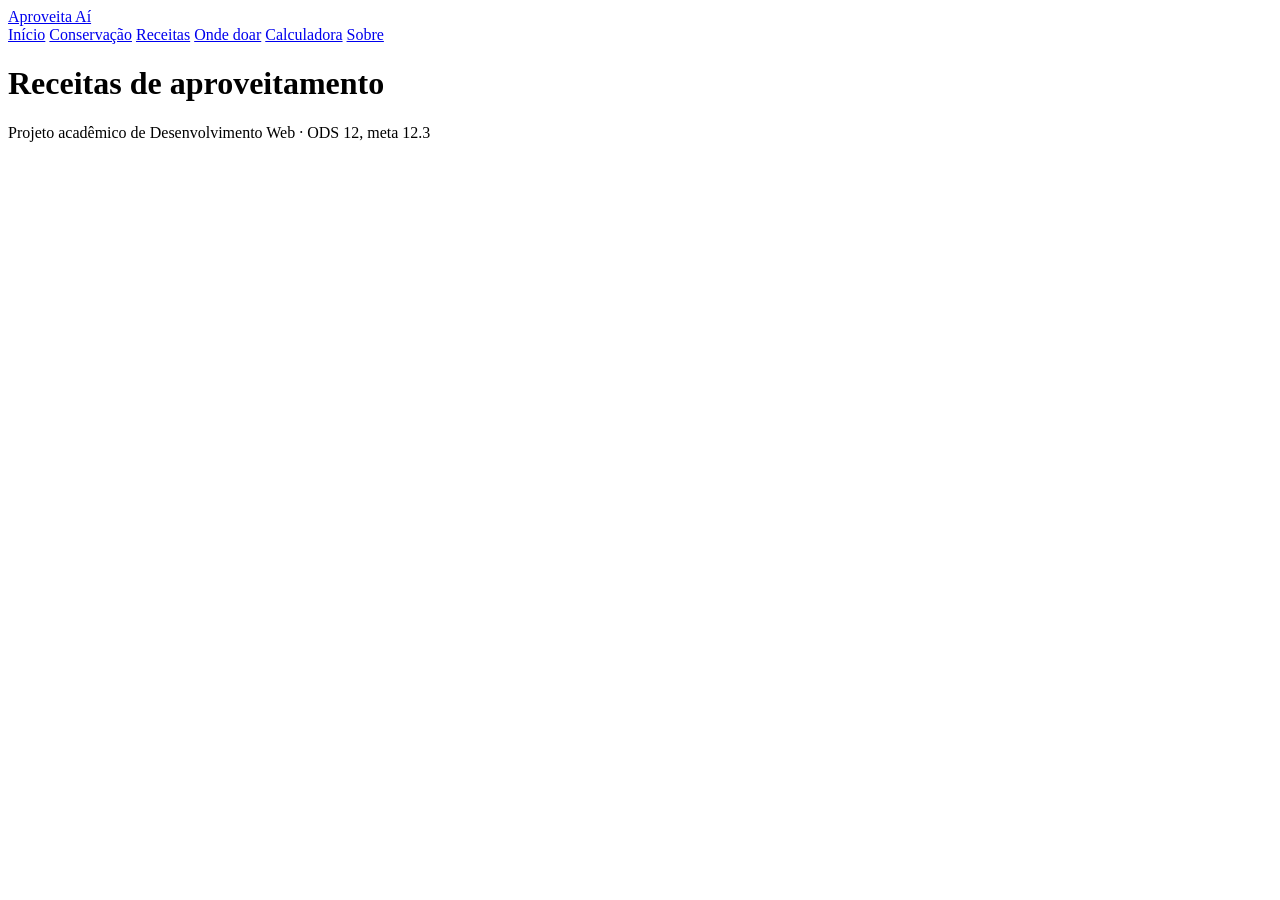
==== receitas.html @ 7517e9b0 "Estrutura inicial do projeto Aproveita Aí" ====
<!DOCTYPE html>
<html lang="pt-BR">
<head>
  <meta charset="UTF-8">
  <meta name="viewport" content="width=device-width, initial-scale=1.0">
  <title>Receitas de aproveitamento | Aproveita Aí</title>
  <link rel="stylesheet" href="css/style.css">
</head>
<body>
  <header>
    <a href="index.html">Aproveita Aí</a>
    <nav>
      <a href="index.html">Início</a>
      <a href="conservacao.html">Conservação</a>
      <a href="receitas.html">Receitas</a>
      <a href="onde-doar.html">Onde doar</a>
      <a href="calculadora.html">Calculadora</a>
      <a href="sobre.html">Sobre</a>
    </nav>
  </header>

  <main>
    <h1>Receitas de aproveitamento</h1>
    <!-- TODO: conteúdo da página -->
  </main>

  <footer>
    <p>Projeto acadêmico de Desenvolvimento Web · ODS 12, meta 12.3</p>
  </footer>
  <script src="js/receitas.js"></script>
</body>
</html>
---- css/style.css ----
/* Estilos do Aproveita Aí — mobile first:
   escreva primeiro o layout do celular e use media queries para telas maiores. */

/* @media (min-width: 768px) { } */
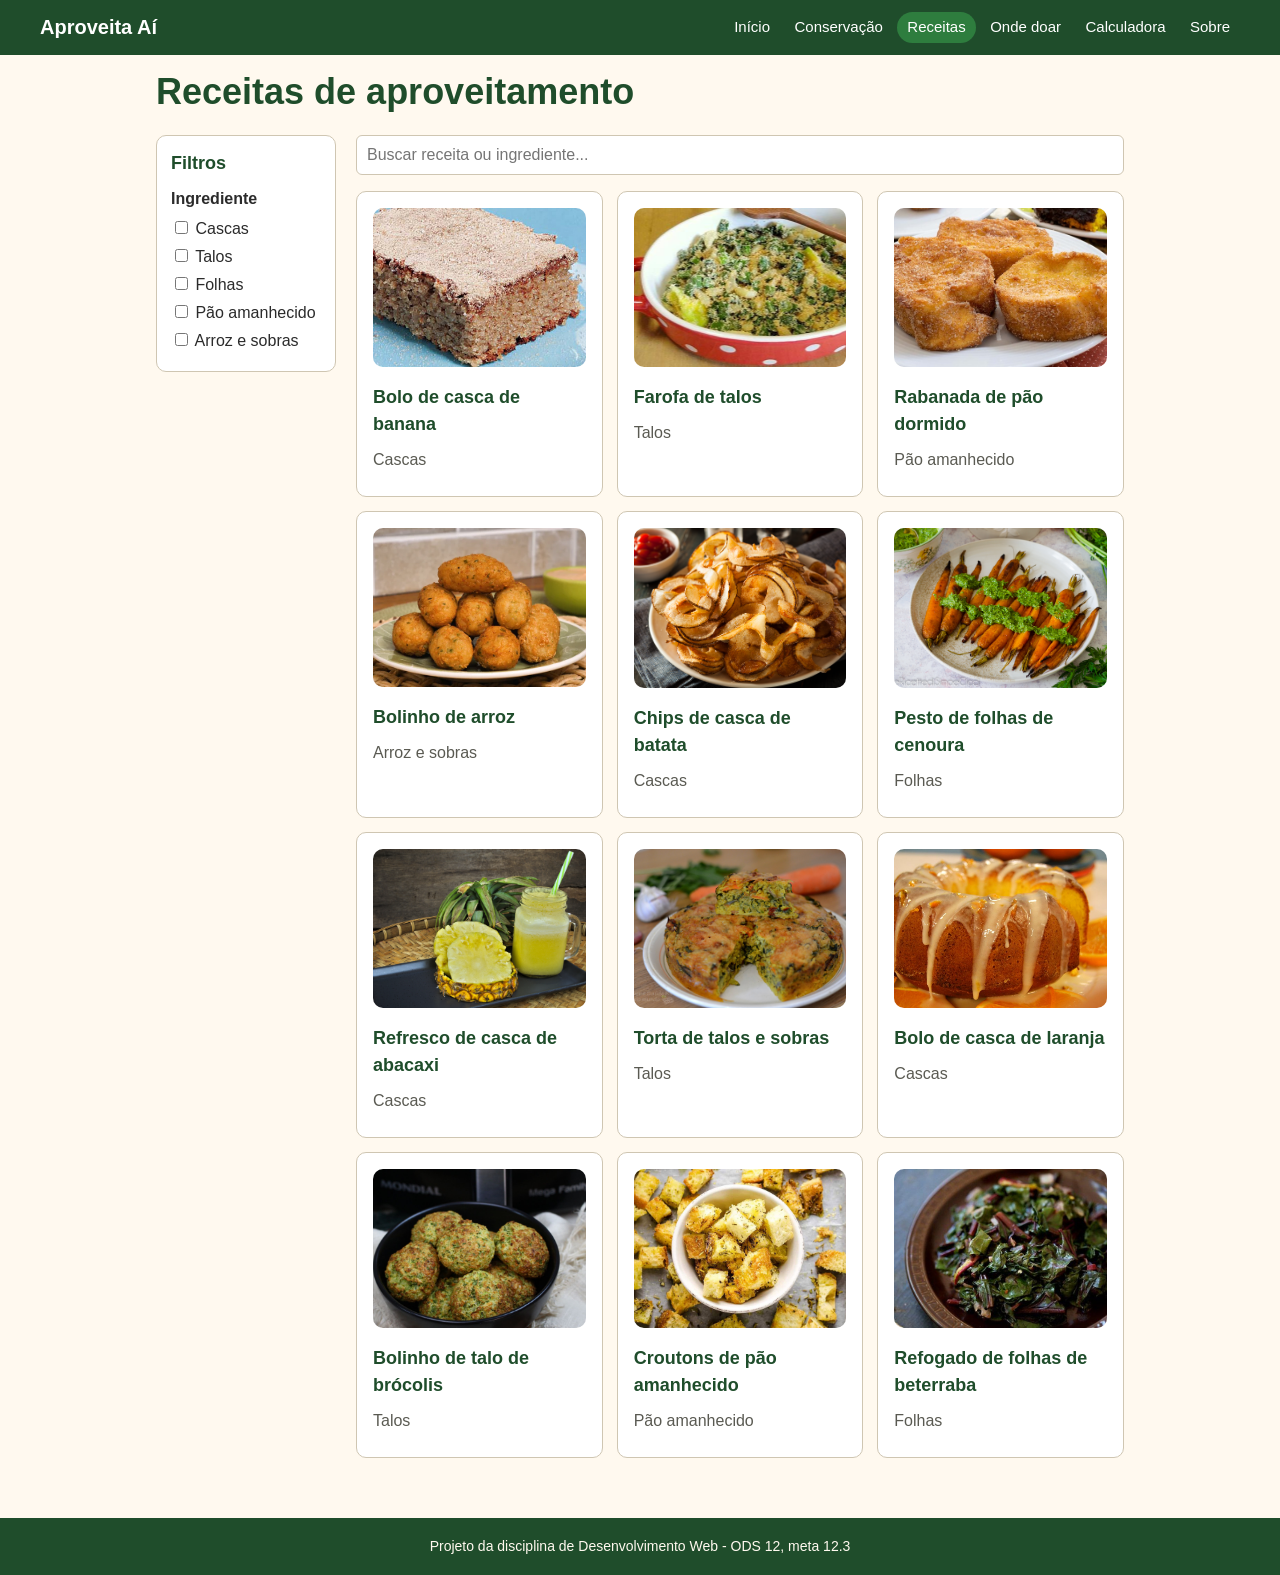
==== commit 82687c4a: "Adiciona a página de Receitas e CSS" ====
--- a/receitas.html
+++ b/receitas.html
@@ -1,32 +1,127 @@
 <!DOCTYPE html>
 <html lang="pt-BR">
 <head>
-  <meta charset="UTF-8">
-  <meta name="viewport" content="width=device-width, initial-scale=1.0">
-  <title>Receitas de aproveitamento | Aproveita Aí</title>
-  <link rel="stylesheet" href="css/style.css">
+	<meta charset="UTF-8">
+	<meta name="viewport" content="width=device-width, initial-scale=1.0">
+	<title>Receitas de aproveitamento - Aproveita Aí</title>
+	<link rel="stylesheet" href="css/style.css">
 </head>
 <body>
-  <header>
-    <a href="index.html">Aproveita Aí</a>
-    <nav>
-      <a href="index.html">Início</a>
-      <a href="conservacao.html">Conservação</a>
-      <a href="receitas.html">Receitas</a>
-      <a href="onde-doar.html">Onde doar</a>
-      <a href="calculadora.html">Calculadora</a>
-      <a href="sobre.html">Sobre</a>
-    </nav>
-  </header>
 
-  <main>
-    <h1>Receitas de aproveitamento</h1>
-    <!-- TODO: conteúdo da página -->
-  </main>
+	<header>
+		<a class="logo" href="index.html">Aproveita Aí</a>
+		<nav>
+			<a href="index.html">Início</a>
+			<a href="conservacao.html">Conservação</a>
+			<a href="receitas.html" class="ativo">Receitas</a>
+			<a href="onde-doar.html">Onde doar</a>
+			<a href="calculadora.html">Calculadora</a>
+			<a href="sobre.html">Sobre</a>
+		</nav>
+	</header>
 
-  <footer>
-    <p>Projeto acadêmico de Desenvolvimento Web · ODS 12, meta 12.3</p>
-  </footer>
-  <script src="js/receitas.js"></script>
+	<main>
+		<section>
+			<h1>Receitas de aproveitamento</h1>
+
+			<div class="receitas">
+				<aside class="filtros">
+					<h2>Filtros</h2>
+					<p>Ingrediente</p>
+					<label><input type="checkbox"> Cascas</label>
+					<label><input type="checkbox"> Talos</label>
+					<label><input type="checkbox"> Folhas</label>
+					<label><input type="checkbox"> Pão amanhecido</label>
+					<label><input type="checkbox"> Arroz e sobras</label>
+				</aside>
+
+				<div class="lista">
+
+					<input type="text" class="busca" placeholder="Buscar receita ou ingrediente..." aria-label="Buscar receita ou ingrediente">
+
+					<div class="cards">
+
+						<article class="card">
+							<img class="imagem pequena" src="img/bolo-com-casca-de-banana.jpg" alt="Bolo de casca de banana">
+							<h3>Bolo de casca de banana</h3>
+							<p>Cascas</p>
+						</article>
+
+						<article class="card">
+							<img class="imagem pequena" src="img/farofa-de-talos.jpg" alt="Farofa de talos">
+							<h3>Farofa de talos</h3>
+							<p>Talos</p>
+						</article>
+
+						<article class="card">
+							<img class="imagem pequena" src="img/rabanada-de-pao-dormido.jpg" alt="Rabanada de pão dormido">
+							<h3>Rabanada de pão dormido</h3>
+							<p>Pão amanhecido</p>
+						</article>
+
+						<article class="card">
+							<img class="imagem pequena" src="img/bolinho-de-arroz.jpg" alt="Bolinho de arroz">
+							<h3>Bolinho de arroz</h3>
+							<p>Arroz e sobras</p>
+						</article>
+
+						<article class="card">
+							<img class="imagem pequena" src="img/chips-de-casca-de-batata.png" alt="Chips de casca de batata">
+							<h3>Chips de casca de batata</h3>
+							<p>Cascas</p>
+						</article>
+
+						<article class="card">
+							<img class="imagem pequena" src="img/pesto-de-folhas-de-cenoura.jpg" alt="Pesto de folhas de cenoura">
+							<h3>Pesto de folhas de cenoura</h3>
+							<p>Folhas</p>
+						</article>
+
+						<article class="card">
+							<img class="imagem pequena" src="img/refresco-de-casca-de-abacaxi.jpg" alt="Refresco de casca de abacaxi">
+							<h3>Refresco de casca de abacaxi</h3>
+							<p>Cascas</p>
+						</article>
+
+						<article class="card">
+							<img class="imagem pequena" src="img/torta-de-talos-e-sobras.jpg" alt="Torta de talos e sobras">
+							<h3>Torta de talos e sobras</h3>
+							<p>Talos</p>
+						</article>
+
+						<article class="card">
+							<img class="imagem pequena" src="img/bolo-de-casca-de-laranja.jpg" alt="Bolo de casca de laranja">
+							<h3>Bolo de casca de laranja</h3>
+							<p>Cascas</p>
+						</article>
+            
+						<article class="card">
+							<img class="imagem pequena" src="img/bolinho-de-talo-de-brocolis.jpg" alt="Bolinho de talo de brócolis">
+							<h3>Bolinho de talo de brócolis</h3>
+							<p>Talos</p>
+						</article>
+
+						<article class="card">
+							<img class="imagem pequena" src="img/croutons-de-pao-amanhecido.jpg" alt="Croutons de pão amanhecido">
+							<h3>Croutons de pão amanhecido</h3>
+							<p>Pão amanhecido</p>
+						</article>
+
+						<article class="card">
+							<img class="imagem pequena" src="img/refogado-de-folhas-de-beterraba.jpg" alt="Refogado de folhas de beterraba">
+							<h3>Refogado de folhas de beterraba</h3>
+							<p>Folhas</p>
+						</article>
+            
+					</div>
+				</div>
+			</div>
+		</section>
+	</main>
+
+	<footer>
+		<p>Projeto da disciplina de Desenvolvimento Web - ODS 12, meta 12.3</p>
+	</footer>
+
 </body>
-</html>
+</html>
--- a/css/style.css
+++ b/css/style.css
@@ -1,4 +1,310 @@
-/* Estilos do Aproveita Aí — mobile first:
-   escreva primeiro o layout do celular e use media queries para telas maiores. */
-
-/* @media (min-width: 768px) { } */
+:root {
+	--verde-escuro: #1F4D2B;
+	--verde: #2E7D3E;
+	--laranja: #B84A00;
+	--amarelo: #F2B84B;
+	--creme: #FFF9EF;
+	--areia: #F3ECDD;
+	--texto: #2B2B2B;
+	--texto-claro: #5A5A52;
+	--borda: #CFC6B2;
+}
+
+* {
+	box-sizing: border-box;
+}
+
+body {
+	margin: 0;
+	font-family: Arial, Helvetica, sans-serif;
+	line-height: 1.5;
+	color: var(--texto);
+	background: var(--creme);
+}
+
+h1, h2, h3 {
+	color: var(--verde-escuro);
+	margin: 0 0 10px;
+}
+
+h1 { font-size: 28px; }
+h2 { font-size: 22px; margin-top: 30px; }
+h3 { font-size: 18px; }
+
+a {
+	color: var(--laranja);
+}
+
+a:focus, button:focus, input:focus {
+	outline: 3px solid var(--amarelo);
+}
+
+/* cabeçalho e menu */
+header {
+	background: var(--verde-escuro);
+	padding: 10px 16px;
+}
+
+.logo {
+	color: white;
+	font-size: 20px;
+	font-weight: bold;
+	text-decoration: none;
+}
+
+nav {
+	margin-top: 8px;
+}
+
+nav a {
+	display: inline-block;
+	color: white;
+	text-decoration: none;
+	padding: 4px 10px;
+	border-radius: 20px;
+	font-size: 15px;
+}
+
+nav a:hover,
+nav a.ativo {
+	background: var(--verde);
+}
+
+/* conteúdo */
+main {
+	max-width: 1000px;
+	margin: 0 auto;
+	padding: 10px 16px 40px;
+}
+
+section {
+	margin-bottom: 20px;
+}
+
+.fonte {
+	font-size: 14px;
+	color: var(--texto-claro);
+}
+
+.aviso {
+	background: var(--areia);
+	border-left: 5px solid var(--amarelo);
+	padding: 12px 16px;
+	margin: 20px 0;
+}
+
+/* botões */
+.botao,
+button {
+	display: inline-block;
+	font-size: 16px;
+	font-weight: bold;
+	text-decoration: none;
+	padding: 10px 22px;
+	border: 2px solid var(--verde);
+	border-radius: 25px;
+	background: var(--verde);
+	color: white;
+	cursor: pointer;
+}
+
+.botao:hover,
+button:hover {
+	background: var(--verde-escuro);
+	border-color: var(--verde-escuro);
+}
+
+.botao-claro {
+	background: white;
+	color: var(--verde-escuro);
+	border-color: var(--verde-escuro);
+}
+
+.botao-claro:hover {
+	background: var(--areia);
+	color: var(--verde-escuro);
+}
+
+/* início */
+.inicio {
+	background: var(--areia);
+	border-radius: 16px;
+	padding: 24px 16px;
+	margin-top: 20px;
+}
+
+.inicio-texto p {
+	color: var(--texto-claro);
+}
+
+.imagem {
+	height: 180px;
+	margin-top: 20px;
+	background: white;
+	border: 1px dashed var(--borda);
+	border-radius: 10px;
+}
+
+/* cards */
+.cards {
+	display: grid;
+	grid-template-columns: 1fr;
+	gap: 14px;
+}
+
+.card {
+	background: white;
+	border: 1px solid var(--borda);
+	border-radius: 10px;
+	padding: 16px;
+}
+
+.card p, .card ul {
+	margin: 0 0 8px;
+	color: var(--texto-claro);
+}
+
+.card ul {
+	padding-left: 18px;
+}
+
+.card li {
+	margin-bottom: 6px;
+}
+
+.numero strong {
+	display: block;
+	font-size: 28px;
+	color: var(--verde-escuro);
+}
+
+.numero p {
+	color: var(--texto);
+}
+.imagem.pequena {
+	width: 100%;
+	height: auto;
+	aspect-ratio: 4 / 3;
+	object-fit: cover;
+	margin: 0 0 10px;
+	background: var(--areia);
+	border: none;
+}
+
+/* receitas */
+.busca {
+	width: 100%;
+	margin-bottom: 16px;
+	padding: 10px;
+	font-size: 16px;
+	border: 1px solid var(--borda);
+	border-radius: 6px;
+}
+
+.receitas {
+	margin-top: 16px;
+}
+
+.receitas .cards {
+	grid-template-columns: repeat(auto-fill, minmax(220px, 1fr));
+}
+
+.filtros {
+	background: white;
+	border: 1px solid var(--borda);
+	border-radius: 10px;
+	padding: 14px;
+	margin-bottom: 16px;
+}
+
+.filtros h2 {
+	font-size: 18px;
+	margin-top: 0;
+}
+
+.filtros p {
+	font-weight: bold;
+	margin: 0 0 6px;
+}
+
+.filtros label {
+	display: block;
+	margin-bottom: 4px;
+}
+
+/* rodapé */
+footer {
+	background: var(--verde-escuro);
+	color: var(--creme);
+	text-align: center;
+	padding: 18px 16px;
+	font-size: 14px;
+}
+
+footer p {
+	margin: 0;
+}
+
+/* telas maiores */
+@media (min-width: 768px) {
+	header {
+		display: flex;
+		justify-content: space-between;
+		align-items: center;
+		padding: 12px 40px;
+	}
+
+	nav {
+		margin-top: 0;
+	}
+
+	h1 { font-size: 36px; }
+
+	.inicio {
+		display: flex;
+		align-items: center;
+		gap: 30px;
+		padding: 36px;
+	}
+
+	.inicio-texto,
+	.imagem {
+		flex: 1;
+	}
+
+	.imagem {
+		margin-top: 0;
+		height: 220px;
+	}
+
+	.cards {
+		grid-template-columns: repeat(2, 1fr);
+	}
+
+	.receitas {
+		display: flex;
+		gap: 20px;
+		align-items: flex-start;
+	}
+
+	.filtros {
+		width: 180px;
+		flex-shrink: 0;
+		margin-bottom: 0;
+	}
+
+	.lista {
+		flex: 1;
+		min-width: 0;
+	}
+}
+
+@media (min-width: 1000px) {
+	.cards {
+		grid-template-columns: repeat(4, 1fr);
+	}
+
+	.cards.tres {
+		grid-template-columns: repeat(3, 1fr);
+	}
+}
